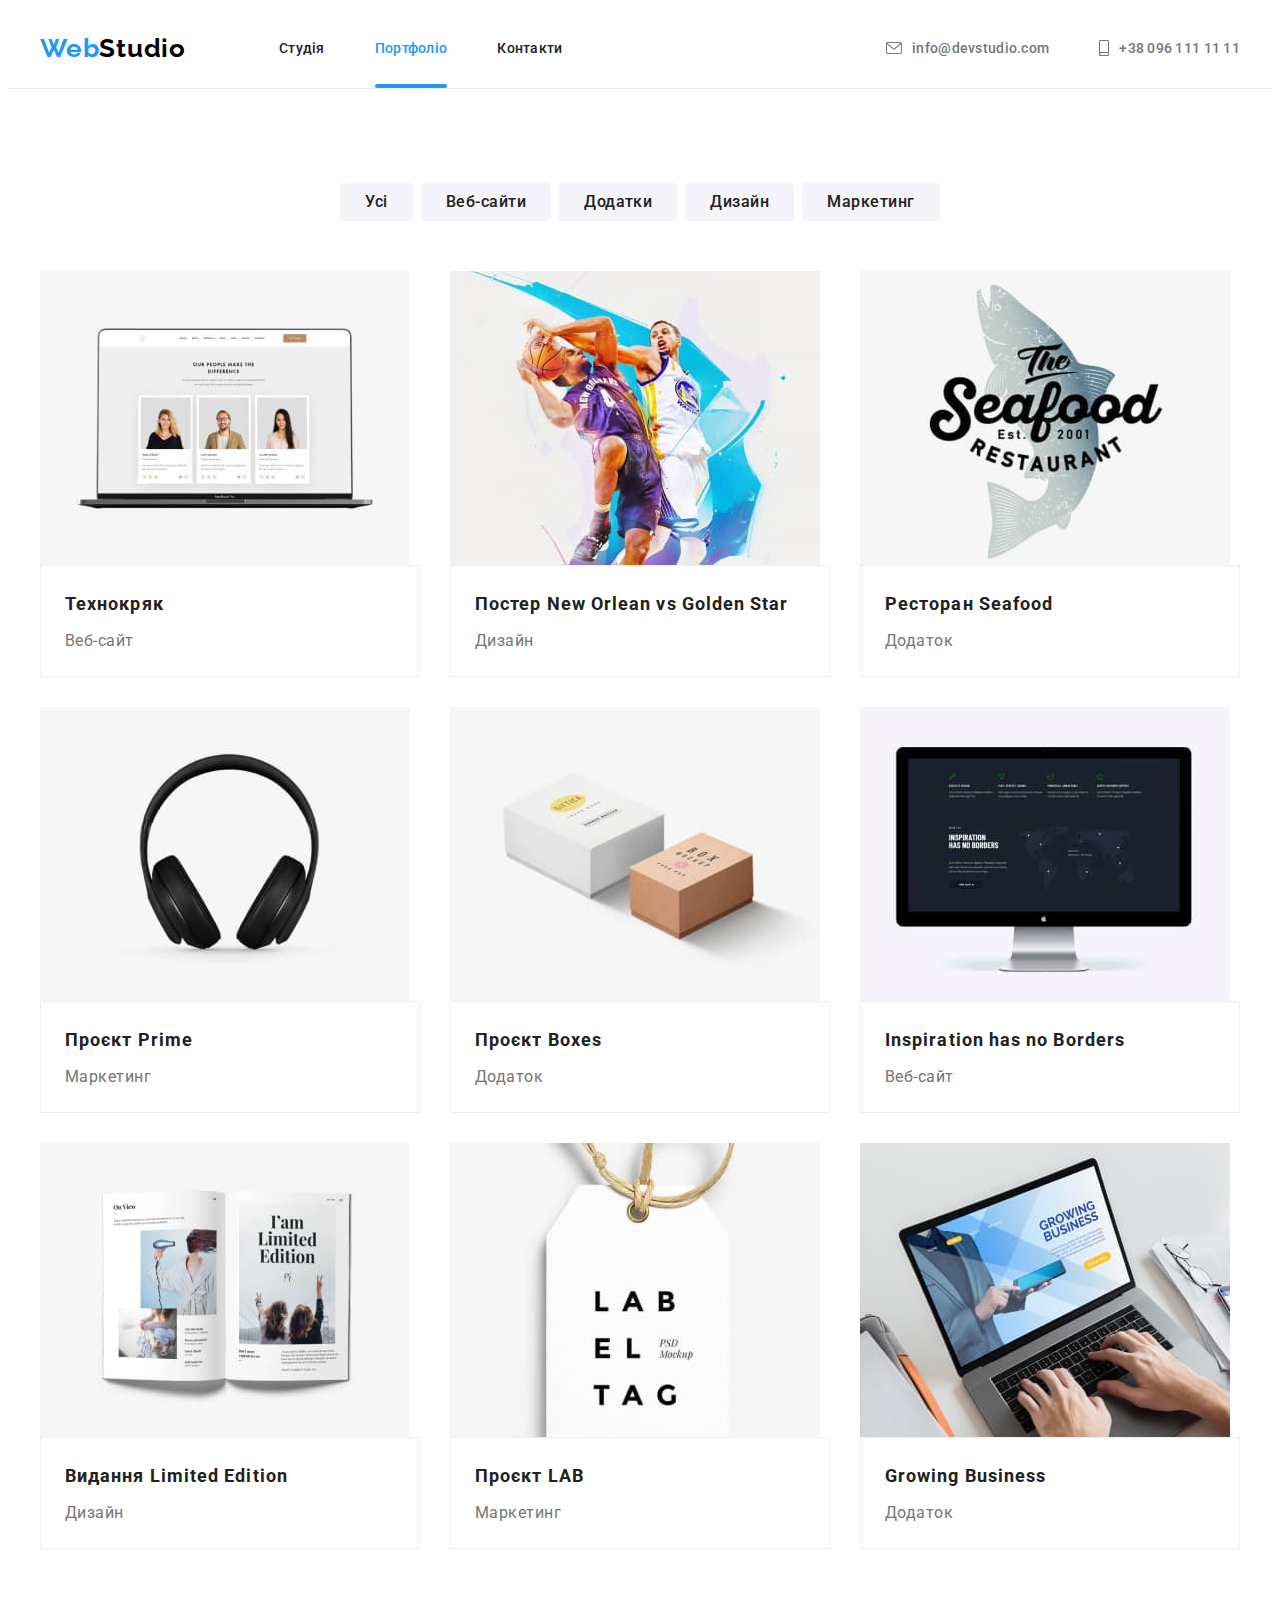
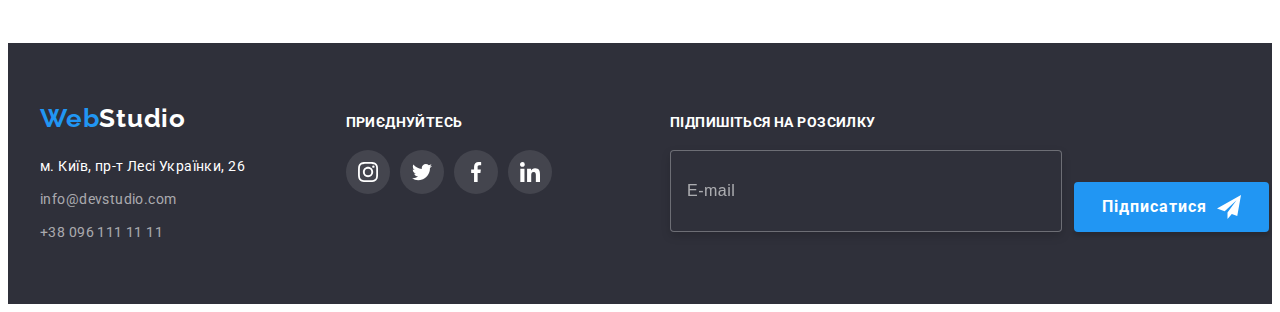
==== portfolio.html @ dcc999ea "add new repo" ====
<!DOCTYPE html>
<html lang="uk">
  <head>
    <meta charset="UTF-8" />
    <meta http-equiv="X-UA-Compatible" content="IE=edge" />
    <meta name="viewport" content="width=device-width, initial-scale=1.0" />
    <title>WebStudio</title>
    <link rel="preconnect" href="https://fonts.googleapis.com" />
    <link rel="preconnect" href="https://fonts.gstatic.com" crossorigin />
    <link
      href="https://fonts.googleapis.com/css2?family=Raleway:wght@700&family=Roboto:wght@400;500;700;900&display=swap"
      rel="stylesheet"
    />
    <link
      rel="stylesheet"
      href="https://cdnjs.cloudflare.com/ajax/libs/modern-normalize/1.1.0/modern-normalize.min.css"
      integrity="sha512-wpPYUAdjBVSE4KJnH1VR1HeZfpl1ub8YT/NKx4PuQ5NmX2tKuGu6U/JRp5y+Y8XG2tV+wKQpNHVUX03MfMFn9Q=="
      crossorigin="anonymous"
      referrerpolicy="no-referrer"
    />
    <link rel="stylesheet" href="./css/main.min.css" />
  </head>
  <body>
    <header class="header header__border">
      <div class="container">
        <a class="header__logo" href="./index.html"
          >Web<span class="header__logo--color">Studio</span></a
        >
        <nav class="nav">
          <ul class="nav__list">
            <li><a class="nav__link" href="./index.html">Студія</a></li>
            <li><a class="nav__link nav__link--current" href="./portfolio.html">Портфоліо</a></li>
            <li><a class="nav__link" href="">Контакти</a></li>
          </ul>
        </nav>
        <ul class="header-contact__list">
          <li>
            <a class="header-contact__link" href="mailto:info@devstudio.com">
              <svg class="header-icon__mail">
                <use href="./img/icons.svg#icon-envelope_main"></use></svg
              >info@devstudio.com</a
            >
          </li>

          <li>
            <a class="header-contact__link" href="tel:+380961111111">
              <svg class="header-icon__tel">
                <use href="./img/icons.svg#icon-smartphone_main"></use></svg
              >+38 096 111 11 11</a
            >
          </li>
        </ul>
      </div>
    </header>
    <main>
      <section class="portfolio section">
        <div class="container">
          <h1 class="visually-hidden">porfolio</h1>
          <ul class="portfolio-btn__list">
            <li><button type="button" class="portfolio__btn">Усі</button></li>
            <li><button type="button" class="portfolio__btn">Веб-сайти</button></li>
            <li><button type="button" class="portfolio__btn">Додатки</button></li>
            <li><button type="button" class="portfolio__btn">Дизайн</button></li>
            <li><button type="button" class="portfolio__btn">Маркетинг</button></li>
          </ul>
          <ul class="portfolio-card__list">
            <li class="portfolio-card__item">
              <a class="portfolio-card__link" href="#">
                <div class="portfolio-card__thumb">
                  <img src="./img/img_tehnokriak.jpg" alt="ноутбук" width="370" height="294" />
                  <div class="porfolio-card__overlay">
                    <p class="porfolio-card__overlay__text">
                      Ресурс пропонує комплексні пропозиції з різним рівнем функціоналу та сервісів.
                      Все це дозволить відвідувачу отримати вичерпні відомості про компанію чи
                      приватну особу.
                    </p>
                  </div>
                </div>
                <div class="porfolio-card__title__descr">
                  <h2 class="portfolio-card__title">Технокряк</h2>
                  <p class="portfolio-card__text">Веб-сайт</p>
                </div>
              </a>
            </li>
            <li class="portfolio-card__item">
              <a class="portfolio-card__link" href="#">
                <div class="portfolio-card__thumb">
                  <img src="./img/img_baskball.jpg" alt="баскетбол" width="370" height="294" />
                  <div class="porfolio-card__overlay">
                    <p class="porfolio-card__overlay__text">
                      Ресурс пропонує комплексні пропозиції з різним рівнем функціоналу та сервісів.
                      Все це дозволить відвідувачу отримати вичерпні відомості про компанію чи
                      приватну особу.
                    </p>
                  </div>
                </div>
                <div class="porfolio-card__title__descr">
                  <h2 class="portfolio-card__title">Постер New Orlean vs Golden Star</h2>
                  <p class="portfolio-card__text">Дизайн</p>
                </div>
              </a>
            </li>
            <li class="portfolio-card__item">
              <a class="portfolio-card__link" href="#">
                <div class="portfolio-card__thumb">
                  <img src="./img/img_restoran.jpg" alt="ресторан" width="370" height="294" />
                  <div class="porfolio-card__overlay">
                    <p class="porfolio-card__overlay__text">
                      Ресурс пропонує комплексні пропозиції з різним рівнем функціоналу та сервісів.
                      Все це дозволить відвідувачу отримати вичерпні відомості про компанію чи
                      приватну особу.
                    </p>
                  </div>
                </div>
                <div class="porfolio-card__title__descr">
                  <h2 class="portfolio-card__title">Ресторан Seafood</h2>
                  <p class="portfolio-card__text">Додаток</p>
                </div>
              </a>
            </li>
            <li class="portfolio-card__item">
              <a class="portfolio-card__link" href="#">
                <div class="portfolio-card__thumb">
                  <img src="./img/img_headsp.jpg" alt="навушники" width="370" height="294" />
                  <div class="porfolio-card__overlay">
                    <p class="porfolio-card__overlay__text">
                      Ресурс пропонує комплексні пропозиції з різним рівнем функціоналу та сервісів.
                      Все це дозволить відвідувачу отримати вичерпні відомості про компанію чи
                      приватну особу.
                    </p>
                  </div>
                </div>
                <div class="porfolio-card__title__descr">
                  <h2 class="portfolio-card__title">Проєкт Prime</h2>
                  <p class="portfolio-card__text">Маркетинг</p>
                </div>
              </a>
            </li>
            <li class="portfolio-card__item">
              <a class="portfolio-card__link" href="#">
                <div class="portfolio-card__thumb">
                  <img src="./img/img_box.jpg" alt="коробки" width="370" height="294" />
                  <div class="porfolio-card__overlay">
                    <p class="porfolio-card__overlay__text">
                      Ресурс пропонує комплексні пропозиції з різним рівнем функціоналу та сервісів.
                      Все це дозволить відвідувачу отримати вичерпні відомості про компанію чи
                      приватну особу.
                    </p>
                  </div>
                </div>
                <div class="porfolio-card__title__descr">
                  <h2 class="portfolio-card__title">Проєкт Boxes</h2>
                  <p class="portfolio-card__text">Додаток</p>
                </div>
              </a>
            </li>
            <li class="portfolio-card__item">
              <a class="portfolio-card__link" href="#">
                <div class="portfolio-card__thumb">
                  <img src="./img/img_comp.jpg" alt="комп'ютер" width="370" height="294" />
                  <div class="porfolio-card__overlay">
                    <p class="porfolio-card__overlay__text">
                      Ресурс пропонує комплексні пропозиції з різним рівнем функціоналу та сервісів.
                      Все це дозволить відвідувачу отримати вичерпні відомості про компанію чи
                      приватну особу.
                    </p>
                  </div>
                </div>
                <div class="porfolio-card__title__descr">
                  <h2 class="portfolio-card__title">Inspiration has no Borders</h2>
                  <p class="portfolio-card__text">Веб-сайт</p>
                </div>
              </a>
            </li>
            <li class="portfolio-card__item">
              <a class="portfolio-card__link" href="#">
                <div class="portfolio-card__thumb">
                  <img src="./img/img_newspaper.jpg" alt="журнал" width="370" height="294" />
                  <div class="porfolio-card__overlay">
                    <p class="porfolio-card__overlay__text">
                      Ресурс пропонує комплексні пропозиції з різним рівнем функціоналу та сервісів.
                      Все це дозволить відвідувачу отримати вичерпні відомості про компанію чи
                      приватну особу.
                    </p>
                  </div>
                </div>
                <div class="porfolio-card__title__descr">
                  <h2 class="portfolio-card__title">Видання Limited Edition</h2>
                  <p class="portfolio-card__text">Дизайн</p>
                </div>
              </a>
            </li>
            <li class="portfolio-card__item">
              <a class="portfolio-card__link" href="#">
                <div class="portfolio-card__thumb">
                  <img src="./img/img_labproject.jpg" alt="емблема" width="370" height="294" />
                  <div class="porfolio-card__overlay">
                    <p class="porfolio-card__overlay__text">
                      Ресурс пропонує комплексні пропозиції з різним рівнем функціоналу та сервісів.
                      Все це дозволить відвідувачу отримати вичерпні відомості про компанію чи
                      приватну особу.
                    </p>
                  </div>
                </div>
                <div class="porfolio-card__title__descr">
                  <h2 class="portfolio-card__title">Проєкт LAB</h2>
                  <p class="portfolio-card__text">Маркетинг</p>
                </div>
              </a>
            </li>
            <li class="portfolio-card__item">
              <a class="portfolio-card__link" href="#">
                <div class="portfolio-card__thumb">
                  <img
                    src="./img/img_growbus.jpg"
                    alt="робота за ноутбуком"
                    width="370"
                    height="294"
                  />
                  <div class="porfolio-card__overlay">
                    <p class="porfolio-card__overlay__text">
                      Ресурс пропонує комплексні пропозиції з різним рівнем функціоналу та сервісів.
                      Все це дозволить відвідувачу отримати вичерпні відомості про компанію чи
                      приватну особу.
                    </p>
                  </div>
                </div>
                <div class="porfolio-card__title__descr">
                  <h2 class="portfolio-card__title">Growing Business</h2>
                  <p class="portfolio-card__text">Додаток</p>
                </div>
              </a>
            </li>
          </ul>
        </div>
      </section>
    </main>
    <footer class="footer">
      <div class="footer-container">
        <div>
          <a class="footer__logo" href="./index.html"
            >Web<span class="footer__logo--color">Studio</span></a
          >
          <address class="address">
            <ul>
              <li class="footer-contact__items">
                <a
                  class="footer__address"
                  href="https://goo.gl/maps/rfcF35MgmMSS5zzf7"
                  target="_blank"
                  rel="noopener noreferrer nofollow"
                  >м. Київ, пр-т Лесі Українки, 26</a
                >
              </li>
              <li class="footer-contact__items">
                <a class="footer__contact" href="mailto:info@devstudio.com">info@devstudio.com</a>
              </li>
              <li class="footer-contact__items">
                <a class="footer__contact" href="tel:+380961111111">+38 096 111 11 11</a>
              </li>
            </ul>
          </address>
        </div>
        <div class="footer-icon__container">
          <h3 class="footer-soc__text">приєднуйтесь</h3>
          <ul class="footer-soc__list list">
            <li class="footer-soc__items">
              <a href="#" class="footer-soc__link link">
                <svg width="20" height="20" class="footer-soc__icons">
                  <use href="./img/icons.svg#icon-instagram"></use>
                </svg>
              </a>
            </li>
            <li class="footer-soc__items">
              <a href="#" class="footer-soc__link link">
                <svg width="20" height="20" class="footer-soc__icons">
                  <use href="./img/icons.svg#icon-twitter"></use>
                </svg>
              </a>
            </li>
            <li class="footer-soc__items">
              <a href="#" class="footer-soc__link link">
                <svg width="20" height="20" class="footer-soc__icons">
                  <use href="./img/icons.svg#icon-facebook"></use>
                </svg>
              </a>
            </li>
            <li class="footer-soc__items">
              <a href="#" class="footer-soc__link link">
                <svg width="20" height="20" class="footer-soc__icons">
                  <use href="./img/icons.svg#icon-linkedin"></use>
                </svg>
              </a>
            </li>
          </ul>
        </div>
        <form class="subscribe-form">
          <div class="footer__form">
            <label for="email">Підпишіться на розсилку</label>
            <input
              type="email"
              name="email"
              id="email"
              placeholder="E-mail"
              class="footer__input"
            />
          </div>
          <button type="submit" class="footer-sub__btn">
            Підписатися
            <svg class="subscribe__icon" width="24" height="24">
              <use href="./img/icons.svg#icon-send"></use>
            </svg>
          </button>
        </form>
      </div>
    </footer>
  </body>
</html>
---- css/main.min.css ----
h1,h2,h3,p,ul{margin:0;padding:0}ul{list-style:none}body{font-family:"Roboto",sans-serif;color:#212121;background-color:#fff}img{display:block;max-width:100%;height:auto}.logo,.footer__logo,.header__logo{font-family:"Raleway",sans-serif;font-weight:700;font-size:26px;line-height:1.1923076923;letter-spacing:.03em;color:#2196f3;text-decoration:none}.container{width:1200px;margin:0 auto;padding:0 15px}.section{padding-top:94px;padding-bottom:94px}.visually-hidden{position:absolute;width:1px;height:1px;margin:-1px;border:0;padding:0;white-space:nowrap;-webkit-clip-path:inset(100%);clip-path:inset(100%);clip:rect(0 0 0 0);overflow:hidden;opacity:0}.btn,.modal__button,.footer-sub__btn,.hero-btn{font-family:"Roboto",sans-serif;font-weight:700;font-size:16px;line-height:1.875;letter-spacing:.06em;color:#fff;background-color:#2196f3;cursor:pointer;border:none;box-shadow:0px 4px 4px rgba(0,0,0,.15);border-radius:4px;transition:background-color 250ms cubic-bezier(0.4, 0, 0.2, 1)}.header__border{border-bottom:1px solid #ececec}.header .container{display:flex;align-items:center}.nav{margin-left:93px}.nav__list{display:flex;align-items:center;gap:50px}.header-contact__list{display:flex;align-items:center;margin-left:auto;gap:50px}.header__logo--color{color:#000}.nav__link,.header-contact__link{display:flex;justify-content:center;align-items:center;padding:32px 0;font-weight:500;font-size:14px;line-height:1.1428571429;letter-spacing:.02em;color:#212121;text-decoration:none;transition:color 250ms cubic-bezier(0.4, 0, 0.2, 1)}.nav__link--current{color:#2196f3;position:relative}.nav__link--current::after{content:"";display:block;position:absolute;bottom:0;left:0;width:100%;height:4px;background-color:#2196f3;border-radius:2px}.header-contact__link{color:#757575}.header-contact__link:focus,.header-contact__link:hover,.nav__link:hover,.nav__link:focus{color:#2196f3}.header-icon__mail{width:16px;height:12px;fill:currentColor;margin-right:10px}.header-icon__tel{width:10px;height:16px;fill:currentColor;margin-right:10px}.hero{background-color:#c4c4c4;padding-top:200px;padding-bottom:200px;text-align:center;background-image:linear-gradient(rgba(47, 48, 58, 0.4), rgba(47, 48, 58, 0.4)),url("../img/hero-bg.jpg");background-repeat:no-repeat;background-size:cover;background-position:center;max-width:1600px;margin:0 auto;margin-bottom:94px}.hero-title{margin-bottom:30px;font-weight:900;font-size:44px;line-height:1.3636363636;letter-spacing:.06em;text-transform:uppercase;color:#fff}.hero-btn{padding:10px 32px}.hero-btn:focus,.hero-btn:hover{background-color:#188ce8}.feature__list{display:flex;gap:30px}.feature__item{flex-basis:calc((100% - 90px)/4)}.feature-container__icon{display:flex;justify-content:center;align-items:center;width:270px;height:120px;background:#f5f4fa;border-radius:4px;margin-bottom:30px}.feature__icon{width:70px;height:70px}.features__title{font-weight:700;font-size:14px;line-height:1.1428571429;letter-spacing:.03em;text-transform:uppercase;margin-bottom:10px}.features__text{font-size:14px;line-height:1.7142857143;letter-spacing:.03em;color:#757575}.work-section{padding-top:0}.work__title{margin-bottom:50px;font-weight:700;font-size:36px;line-height:1.1666666667;text-align:center;letter-spacing:.03em}.work__list{display:flex;gap:30px}.work__item{position:relative}.work__thumb{display:flex;align-items:center;justify-content:center;position:absolute;width:370px;height:70px;bottom:0;left:0;background-color:rgba(47,48,58,.8)}.work__text{font-weight:700;font-size:14px;line-height:1.1428571429;letter-spacing:.03em;text-transform:uppercase;color:#fff}.team{background-color:#f5f4fa}.team__title{margin-bottom:50px;font-weight:700;font-size:36px;line-height:1.1666666667;text-align:center;letter-spacing:.03em}.team__list{display:flex;gap:30px}.team__item{background-color:#fff;text-align:center;width:270px;height:428px;box-shadow:0px 1px 3px rgba(0,0,0,.12),0px 1px 1px rgba(0,0,0,.14),0px 2px 1px rgba(0,0,0,.2);border-radius:0px 0px 4px 4px}.team__container{padding:30px 0}.team__name{margin-bottom:10px;font-weight:500;font-size:16px;line-height:1.1875;letter-spacing:.03em}.team__position{margin-bottom:16px;font-size:16px;line-height:1.1875;letter-spacing:.03em;color:#757575}.soc{display:flex;align-items:center;justify-content:center;width:206px;height:44px;margin:0 auto;padding-bottom:30px}.soc__list{display:flex;justify-content:center;align-items:center}.soc__icons{fill:currentColor}.soc__items{width:44px;height:44px}.soc__items:not(:last-child){margin-right:10px}.soc__link{display:flex;justify-content:center;align-items:center;width:100%;height:100%;background-color:#fff;border-radius:50%;color:#afb1b8;transition:color 250ms cubic-bezier(0.4, 0, 0.2, 1),background-color 250ms cubic-bezier(0.4, 0, 0.2, 1)}.soc__link:hover,.soc__link:focus{background-color:#2196f3;color:#fff}.clients__title{margin-bottom:50px;font-weight:700;font-size:36px;line-height:1.1666666667;text-align:center;letter-spacing:.03em}.clients__list{display:flex;justify-content:center;align-items:center;gap:30px}.clients__items{display:flex;width:170px;height:92px}.clients__link{display:flex;justify-content:center;align-items:center;width:100%;height:100%;border:1px solid #afb1b8;border-radius:4px;color:#afb1b8;transition:color 250ms cubic-bezier(0.4, 0, 0.2, 1),border-color 250ms cubic-bezier(0.4, 0, 0.2, 1)}.clients__link:hover,.clients__link:focus{color:#2196f3;border-color:#2196f3}.clients__icon{fill:currentColor}.footer{background-color:#2f303a;padding:60px 0}.footer-container{display:flex;align-items:baseline;justify-content:space-between;width:1200px;margin:0 auto;padding:0 15px}.footer__logo--color{color:#fff}.address{font-style:normal;margin-top:20px}.footer-contact__items:not(:last-child){margin-bottom:9px}.footer__address,.footer__contact{font-weight:400;font-size:14px;line-height:1.7142857143;letter-spacing:.03em;text-decoration:none;color:#fff;transition:color 250ms cubic-bezier(0.4, 0, 0.2, 1)}.footer__address .footer__contact:last-child,.footer__contact .footer__contact:last-child{margin-bottom:0}.footer__address:hover,.footer__address:focus,.footer__contact:hover,.footer__contact:focus{color:#2196f3}.footer__contact{color:rgba(255,255,255,.6)}.footer-icon__container{margin-left:75px}.footer-soc__text{align-items:center;justify-content:center;font-family:"Roboto";font-weight:700;font-size:14px;margin-bottom:20px;line-height:1.1428571429;letter-spacing:.03em;text-transform:uppercase;color:#fff}.footer-soc__list{display:flex;align-items:center;justify-content:center}.footer-soc__items{width:44px;height:44px}.footer-soc__items:not(:last-child){margin-right:10px}.footer-soc__link{display:flex;justify-content:center;align-items:center;width:100%;height:100%;background-color:rgba(255,255,255,.1);color:#fff;border-radius:50%;transition:color 250ms cubic-bezier(0.4, 0, 0.2, 1),background-color 250ms cubic-bezier(0.4, 0, 0.2, 1)}.footer-soc__link:hover,.footer-soc__link:focus{background-color:#2196f3;color:#fff}.footer-soc__icons{fill:currentColor}.subscribe-form{display:flex;align-items:flex-end;margin-left:93px;width:570px;height:86px}.footer__form{display:flex;flex-direction:column}.footer__form label{margin-bottom:20px;font-weight:700;font-size:14px;line-height:1.1428571429;letter-spacing:.03em;text-transform:uppercase;color:#fff}.footer__form input{padding:15px 16px;width:358px;height:50px;border:1px solid rgba(255,255,255,.3);filter:drop-shadow(0px 4px 4px rgba(0, 0, 0, 0.15));border-radius:4px;background-color:#2f303a;outline:none;color:#fff}.footer__form input::-moz-placeholder{font-size:16px;line-height:1.25;display:flex;align-items:center;letter-spacing:.03em;color:rgba(255,255,255,.6)}.footer__form input:-ms-input-placeholder{font-size:16px;line-height:1.25;display:flex;align-items:center;letter-spacing:.03em;color:rgba(255,255,255,.6)}.footer__form input::placeholder{font-size:16px;line-height:1.25;display:flex;align-items:center;letter-spacing:.03em;color:rgba(255,255,255,.6)}.footer-sub__btn{margin-left:12px;padding:10px 28px;display:flex;align-items:center}.footer-sub__btn:hover,.footer-sub__btn:focus{background-color:#188ce8}.subscribe__icon{fill:#fff;margin-left:10px}.portfolio-btn__list{margin-bottom:50px;display:flex;justify-content:center;gap:8px}.portfolio__btn{padding:6px 25px;font-family:"Roboto";font-weight:500;font-size:16px;line-height:26px;letter-spacing:.03em;background-color:#f5f4fa;color:#212121;border:none;cursor:pointer;border-radius:4px;transition:color 250ms cubic-bezier(0.4, 0, 0.2, 1),background-color 250ms cubic-bezier(0.4, 0, 0.2, 1),box-shadow 250ms cubic-bezier(0.4, 0, 0.2, 1)}.portfolio__btn:hover,.portfolio__btn:focus{background-color:#2196f3;color:#fff;box-shadow:0px 3px 1px rgba(0,0,0,.1),0px 1px 2px rgba(0,0,0,.08),0px 2px 2px rgba(0,0,0,.12)}.portfolio-card__list{display:flex;flex-wrap:wrap;gap:30px}.portfolio-card__item{flex-basis:calc((100% - 60px)/3)}.portfolio-card__link{display:block;text-decoration:none;transition:box-shadow 250ms cubic-bezier(0.4, 0, 0.2, 1)}.portfolio-card__link:hover,.portfolio-card__link:focus{box-shadow:0px 1px 1px rgba(0,0,0,.12),0px 4px 4px rgba(0,0,0,.06),1px 4px 6px rgba(0,0,0,.16)}.portfolio-card__link:hover .porfolio-card__overlay,.portfolio-card__link:focus .porfolio-card__overlay{transform:translateY(0)}.portfolio-card__thumb{position:relative;overflow:hidden}.porfolio-card__overlay{position:absolute;width:100%;height:100%;padding:63px 24px;bottom:0;left:0;background-color:rgba(33,150,243,.9);transform:translateY(101%);transition:transform 250ms cubic-bezier(0.4, 0, 0.2, 1)}.porfolio-card__overlay__text{font-size:18px;line-height:1.5555555556;letter-spacing:.03em;color:#fff}.porfolio-card__title__descr{border:1px solid #eee;padding:20px 24px}.portfolio-card__title{margin-bottom:4px;font-weight:700;font-size:18px;line-height:2;letter-spacing:.06em;color:#212121}.portfolio-card__text{font-size:16px;line-height:1.875;letter-spacing:.03em;color:#757575}.backdrop{position:fixed;width:100%;height:100%;top:0;left:0;background-color:rgba(0,0,0,.2);transition:opacity 250ms cubic-bezier(0.4, 0, 0.2, 1),visibility 250ms cubic-bezier(0.4, 0, 0.2, 1)}.backdrop.is-hidden{opacity:0;visibility:hidden;pointer-events:none}.backdrop.is-hidden .modal{transform:translate(100%)}.modal{position:absolute;padding:40px;width:528px;height:581px;top:50%;left:50%;border-radius:4px;transform:translate(-50%, -50%);background-color:#fff;transition:transform 250ms cubic-bezier(0.4, 0, 0.2, 1)}.modal__btn{position:absolute;top:8px;right:8px;display:flex;justify-content:center;align-items:center;width:30px;height:30px;border:1px solid rgba(0,0,0,.1);border-radius:50%;cursor:pointer;background-color:rgba(0,0,0,0);transition:color 250ms cubic-bezier(0.4, 0, 0.2, 1),border-color 250ms cubic-bezier(0.4, 0, 0.2, 1)}.modal__btn:hover,.modal__btn:focus{color:#2196f3;border-color:#2196f3}.modal-icon__close{fill:currentColor}.modal__heading{font-weight:700;font-size:20px;line-height:1.15;text-align:center;letter-spacing:.03em;margin-bottom:12px}.modal__input{width:100%;height:40px;border:1px solid rgba(33,33,33,.2);border-radius:4px;padding-left:42px;cursor:pointer;color:#757575;transition:border-color 250ms cubic-bezier(0.4, 0, 0.2, 1)}.modal__input:focus,.modal__input:hover{border-color:#2196f3;outline:rgba(0,0,0,0)}.modal__input:focus+svg,.modal__input:focus+svg,.modal__input:hover+svg,.modal__input:hover+svg{fill:#2196f3}.modal-input__group{margin-bottom:10px}.modal-input__group label{display:block;margin-bottom:4px;font-size:12px;line-height:1.1666666667;letter-spacing:.01em;color:#757575}.modal__textarea{margin-bottom:20px}.modal__text{padding:12px 16px;width:100%;height:120px;border:1px solid rgba(33,33,33,.2);border-radius:4px;cursor:pointer;resize:none;transition:border-color 250ms cubic-bezier(0.4, 0, 0.2, 1)}.modal__text::-moz-placeholder{font-size:12px;line-height:1.1666666667;letter-spacing:.01em;color:rgba(117,117,117,.5)}.modal__text:-ms-input-placeholder{font-size:12px;line-height:1.1666666667;letter-spacing:.01em;color:rgba(117,117,117,.5)}.modal__text::placeholder{font-size:12px;line-height:1.1666666667;letter-spacing:.01em;color:rgba(117,117,117,.5)}.modal__text:focus,.modal__text:hover{border-color:#2196f3;outline:rgba(0,0,0,0)}.modal-input__wrapper{position:relative}.modal-input__icon{position:absolute;top:50%;left:12px;transform:translateY(-50%);transition:fill 250ms cubic-bezier(0.4, 0, 0.2, 1)}label.modal-politic__label{display:flex;align-items:center;justify-content:center}.modal-politic__check2{display:flex;align-items:center;justify-content:center;width:16px;height:15px;margin-right:8px;border:2px solid #212121;border-radius:2px;cursor:pointer}.modal-politic__check2 svg{fill:rgba(0,0,0,0)}.modal-politic__check:checked+label>span{border:none;background-color:#2196f3}.modal-politic__check:checked+label>span svg{fill:#fff}.modal-politic__text{font-size:14px;line-height:1.7142857143;letter-spacing:.03em;color:#757575}.modal-politic__link{color:#2196f3}.modal__checkbox{margin-top:20px;margin-bottom:30px}.modal-submit__btn{display:flex;align-items:center;justify-content:center}.modal__button{padding:10px 52px}.modal__button:hover,.modal__button:focus{background-color:#188ce8}/*# sourceMappingURL=main.min.css.map */
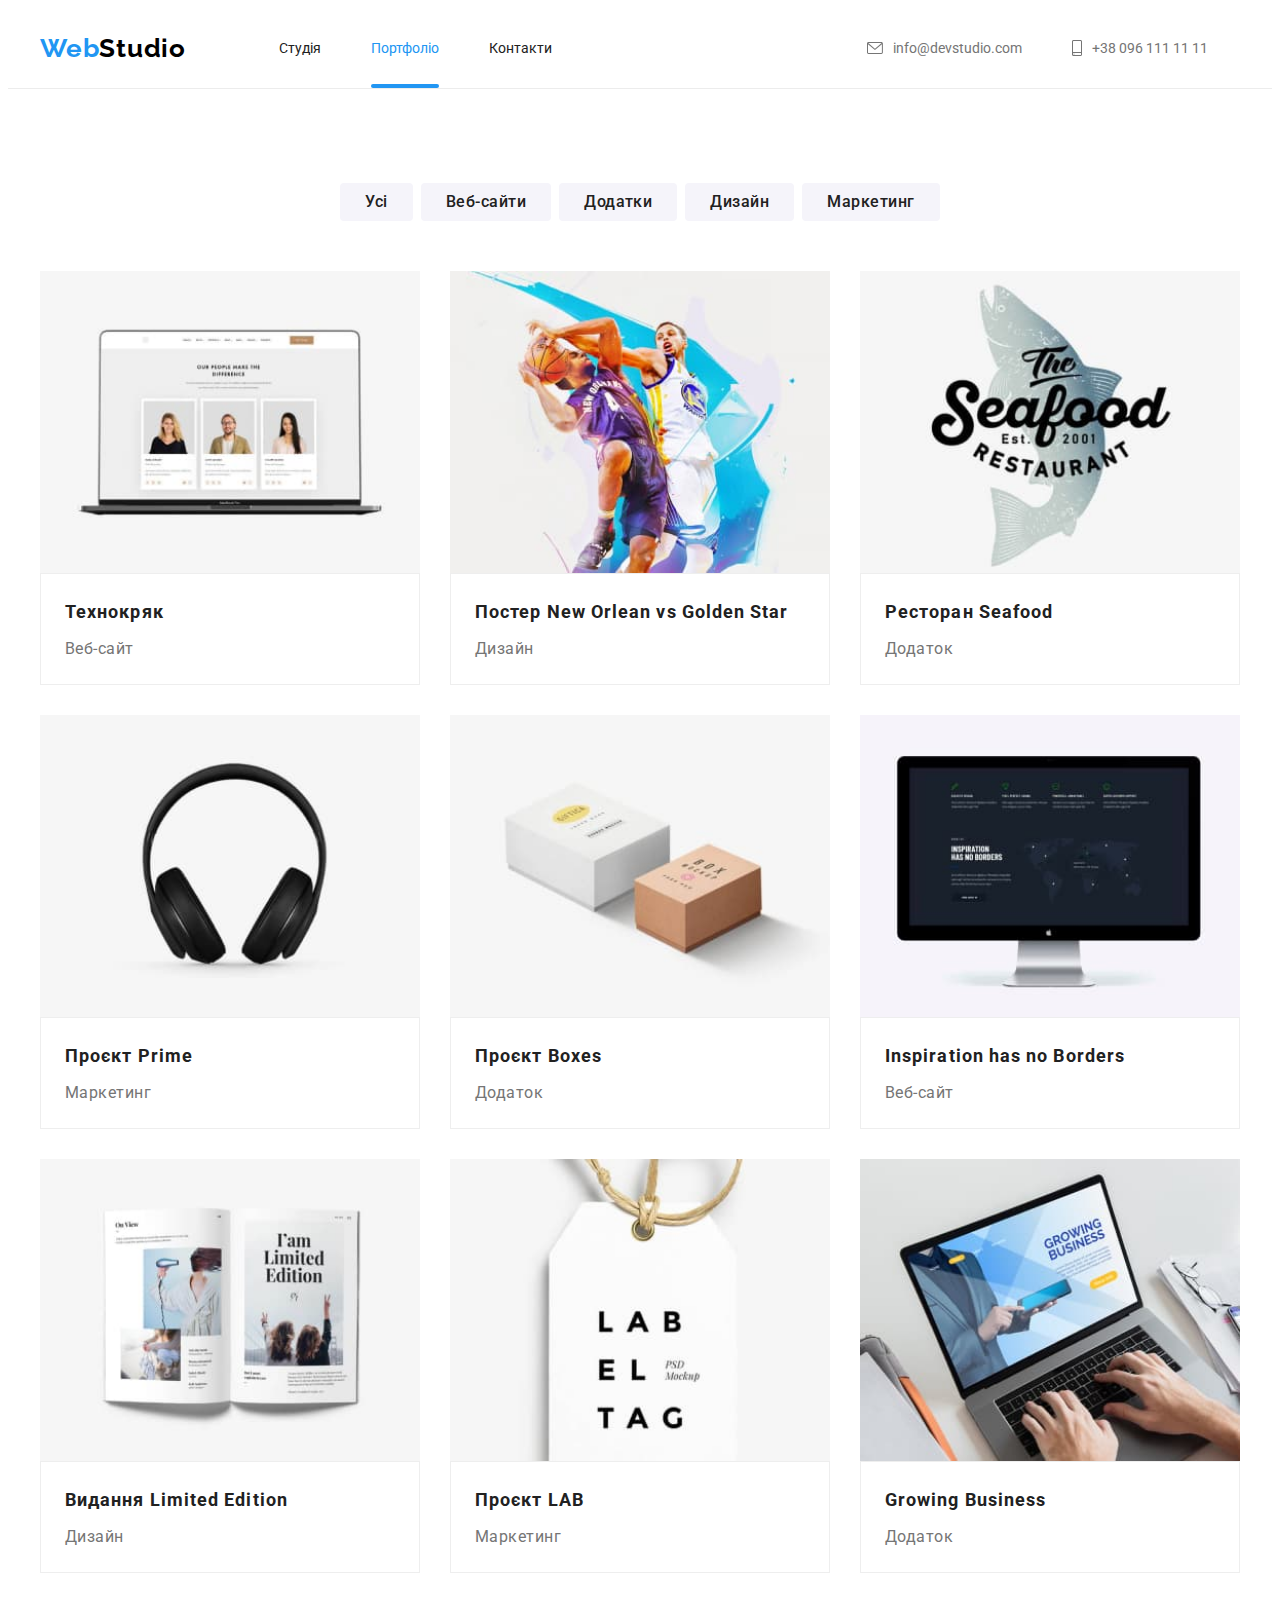
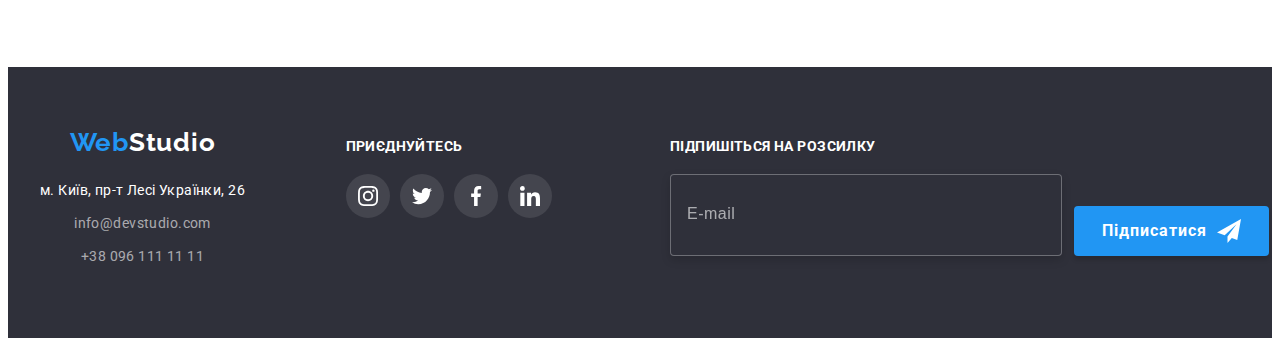
==== commit 59c2fc99: "finish portfolio sec" ====
--- a/portfolio.html
+++ b/portfolio.html
@@ -26,48 +26,120 @@
         <a class="header__logo" href="./index.html"
           >Web<span class="header__logo--color">Studio</span></a
         >
-        <nav class="nav">
-          <ul class="nav__list">
-            <li><a class="nav__link" href="./index.html">Студія</a></li>
-            <li><a class="nav__link nav__link--current" href="./portfolio.html">Портфоліо</a></li>
-            <li><a class="nav__link" href="">Контакти</a></li>
+        <button type="button" class="menu-open js-open-menu">
+          <svg width="40" height="40" class="menu-icon">
+            <use href="./img/icons.svg#icon-menu_mob"></use>
+          </svg>
+        </button>
+        <div class="header-wrapper">
+          <nav class="nav">
+            <ul class="nav__list">
+              <li><a class="nav__link" href="./index.html">Студія</a></li>
+              <li><a class="nav__link nav__link--current" href="./portfolio.html">Портфоліо</a></li>
+              <li><a class="nav__link" href="">Контакти</a></li>
+            </ul>
+          </nav>
+          <ul class="header-contact__list">
+            <li>
+              <a class="header-contact__link" href="mailto:info@devstudio.com">
+                <svg class="header-icon__mail">
+                  <use href="./img/icons.svg#icon-envelope_main"></use></svg
+                >info@devstudio.com</a
+              >
+            </li>
+
+            <li>
+              <a class="header-contact__link" href="tel:+380961111111">
+                <svg class="header-icon__tel">
+                  <use href="./img/icons.svg#icon-smartphone_main"></use></svg
+                >+38 096 111 11 11</a
+              >
+            </li>
           </ul>
-        </nav>
-        <ul class="header-contact__list">
-          <li>
-            <a class="header-contact__link" href="mailto:info@devstudio.com">
-              <svg class="header-icon__mail">
-                <use href="./img/icons.svg#icon-envelope_main"></use></svg
-              >info@devstudio.com</a
-            >
-          </li>
+        </div>
+        <div class="js-menu-container">
+          <button type="button" class="js-close-menu">
+            <svg width="40" height="40" class="menu-icon__close">
+              <use href="./img/icons.svg#icon-but-exit"></use>
+            </svg>
+          </button>
+          <nav class="menu-nav">
+            <ul class="menu-nav-list">
+              <li>
+                <a class="menu-nav-link menu-nav-link--current" href="./index.html">Студія</a>
+              </li>
+              <li><a class="menu-nav-link" href="./portfolio.html">Портфоліо</a></li>
+              <li><a class="menu-nav-link" href="">Контакти</a></li>
+            </ul>
+          </nav>
 
-          <li>
-            <a class="header-contact__link" href="tel:+380961111111">
-              <svg class="header-icon__tel">
-                <use href="./img/icons.svg#icon-smartphone_main"></use></svg
-              >+38 096 111 11 11</a
-            >
-          </li>
-        </ul>
+          <ul class="menu-contact__list">
+            <li>
+              <a class="menu-contact__link current" href="tel:+380961111111"> +38 096 111 11 11</a>
+            </li>
+
+            <li>
+              <a class="menu-contact__link menu-mail" href="mailto:info@devstudio.com">
+                info@devstudio.com</a
+              >
+            </li>
+          </ul>
+
+          <ul class="menu-soc">
+            <li class="menu-soc-items"><a href="#" class="menu-soc-link">Instagram</a></li>
+            <li class="menu-soc-items"><a href="#" class="menu-soc-link">Twitter</a></li>
+            <li class="menu-soc-items"><a href="#" class="menu-soc-link">Facebook</a></li>
+            <li class="menu-soc-items"><a href="#" class="menu-soc-link">LinkedIn</a></li>
+          </ul>
+        </div>
       </div>
     </header>
     <main>
-      <section class="portfolio section">
-        <div class="container">
+      <section class="portfolio-section section">
+        <div class="portfolio-container container">
           <h1 class="visually-hidden">porfolio</h1>
           <ul class="portfolio-btn__list">
-            <li><button type="button" class="portfolio__btn">Усі</button></li>
-            <li><button type="button" class="portfolio__btn">Веб-сайти</button></li>
-            <li><button type="button" class="portfolio__btn">Додатки</button></li>
-            <li><button type="button" class="portfolio__btn">Дизайн</button></li>
-            <li><button type="button" class="portfolio__btn">Маркетинг</button></li>
+            <li class="portfolio-btn__item">
+              <button type="button" class="portfolio__btn">Усі</button>
+            </li>
+            <li class="portfolio-btn__item">
+              <button type="button" class="portfolio__btn">Веб-сайти</button>
+            </li>
+            <li class="portfolio-btn__item">
+              <button type="button" class="portfolio__btn">Додатки</button>
+            </li>
+            <li class="portfolio-btn__item">
+              <button type="button" class="portfolio__btn">Дизайн</button>
+            </li>
+            <li class="portfolio-btn__item">
+              <button type="button" class="portfolio__btn">Маркетинг</button>
+            </li>
           </ul>
           <ul class="portfolio-card__list">
             <li class="portfolio-card__item">
               <a class="portfolio-card__link" href="#">
                 <div class="portfolio-card__thumb">
-                  <img src="./img/img_tehnokriak.jpg" alt="ноутбук" width="370" height="294" />
+                  <picture>
+                    <source
+                      srcset="./img/img_tehnokriak.jpg 1x, ./img/img_tehnokriak-2x.jpg 2x"
+                      media="(min-width:1200px)"
+                    />
+                    <source
+                      srcset="./img/img_tehnokriak_tab.jpg 1x, ./img/img_tehnokriak_tab-2x.jpg 2x"
+                      media="(min-width:768px)"
+                    />
+                    <source
+                      srcset="./img/img_tehnokriak_mob.jpg 1x, ./img/img_tehnokriak_mob-2x.jpg 2x"
+                      media="(min-width:480px)"
+                    />
+                    <img
+                      srcset="./img/img_tehnokriak.jpg 1x, ./img/img_tehnokriak-2x.jpg 2x"
+                      src="./img/img_tehnokriak.jpg"
+                      alt="ноутбук"
+                      width="370"
+                      height="294"
+                    />
+                  </picture>
                   <div class="porfolio-card__overlay">
                     <p class="porfolio-card__overlay__text">
                       Ресурс пропонує комплексні пропозиції з різним рівнем функціоналу та сервісів.
@@ -85,7 +157,27 @@
             <li class="portfolio-card__item">
               <a class="portfolio-card__link" href="#">
                 <div class="portfolio-card__thumb">
-                  <img src="./img/img_baskball.jpg" alt="баскетбол" width="370" height="294" />
+                  <picture>
+                    <source
+                      srcset="./img/img_baskball.jpg 1x, ./img/img_baskball-2x.jpg 2x"
+                      media="(min-width:1200px)"
+                    />
+                    <source
+                      srcset="./img/img_baskball_tab.jpg 1x, ./img/img_baskball_tab-2x.jpg 2x"
+                      media="(min-width:768px)"
+                    />
+                    <source
+                      srcset="./img/img_baskball_mob.jpg 1x, ./img/img_baskball_mob-2x.jpg 2x"
+                      media="(min-width:480px)"
+                    />
+                    <img
+                      srcset="./img/img_baskball.jpg 1x, ./img/img_baskball-2x.jpg 2x"
+                      src="./img/img_baskball.jpg"
+                      alt="ноутбук"
+                      width="370"
+                      height="294"
+                    />
+                  </picture>
                   <div class="porfolio-card__overlay">
                     <p class="porfolio-card__overlay__text">
                       Ресурс пропонує комплексні пропозиції з різним рівнем функціоналу та сервісів.
@@ -103,7 +195,27 @@
             <li class="portfolio-card__item">
               <a class="portfolio-card__link" href="#">
                 <div class="portfolio-card__thumb">
-                  <img src="./img/img_restoran.jpg" alt="ресторан" width="370" height="294" />
+                  <picture>
+                    <source
+                      srcset="./img/img_restoran.jpg 1x, ./img/img_restoran-2x.jpg 2x"
+                      media="(min-width:1200px)"
+                    />
+                    <source
+                      srcset="./img/img_restoran_tab.jpg 1x, ./img/img_restoran_tab-2x.jpg 2x"
+                      media="(min-width:768px)"
+                    />
+                    <source
+                      srcset="./img/img_restoran_mob.jpg 1x, ./img/img_restoran_mob-2x.jpg 2x"
+                      media="(min-width:480px)"
+                    />
+                    <img
+                      srcset="./img/img_restoran.jpg 1x, ./img/img_restoran-2x.jpg 2x"
+                      src="./img/img_restoran.jpg"
+                      alt="ноутбук"
+                      width="370"
+                      height="294"
+                    />
+                  </picture>
                   <div class="porfolio-card__overlay">
                     <p class="porfolio-card__overlay__text">
                       Ресурс пропонує комплексні пропозиції з різним рівнем функціоналу та сервісів.
@@ -121,7 +233,27 @@
             <li class="portfolio-card__item">
               <a class="portfolio-card__link" href="#">
                 <div class="portfolio-card__thumb">
-                  <img src="./img/img_headsp.jpg" alt="навушники" width="370" height="294" />
+                  <picture>
+                    <source
+                      srcset="./img/img_headsp.jpg 1x, ./img/img_headsp-2x.jpg 2x"
+                      media="(min-width:1200px)"
+                    />
+                    <source
+                      srcset="./img/img_headsp_tab.jpg 1x, ./img/img_headsp_tab-2x.jpg 2x"
+                      media="(min-width:768px)"
+                    />
+                    <source
+                      srcset="./img/img_headsp_mob.jpg 1x, ./img/img_headsp_mob-2x.jpg 2x"
+                      media="(min-width:480px)"
+                    />
+                    <img
+                      srcset="./img/img_headsp.jpg 1x, ./img/img_headsp-2x.jpg 2x"
+                      src="./img/img_headsp.jpg"
+                      alt="ноутбук"
+                      width="370"
+                      height="294"
+                    />
+                  </picture>
                   <div class="porfolio-card__overlay">
                     <p class="porfolio-card__overlay__text">
                       Ресурс пропонує комплексні пропозиції з різним рівнем функціоналу та сервісів.
@@ -139,7 +271,27 @@
             <li class="portfolio-card__item">
               <a class="portfolio-card__link" href="#">
                 <div class="portfolio-card__thumb">
-                  <img src="./img/img_box.jpg" alt="коробки" width="370" height="294" />
+                  <picture>
+                    <source
+                      srcset="./img/img_box.jpg 1x, ./img/img_box-2x.jpg 2x"
+                      media="(min-width:1200px)"
+                    />
+                    <source
+                      srcset="./img/img_box_tab.jpg 1x, ./img/img_box_tab-2x.jpg 2x"
+                      media="(min-width:768px)"
+                    />
+                    <source
+                      srcset="./img/img_box_mob.jpg 1x, ./img/img_box_mob-2x.jpg 2x"
+                      media="(min-width:480px)"
+                    />
+                    <img
+                      srcset="./img/img_box.jpg 1x, ./img/img_box-2x.jpg 2x"
+                      src="./img/img_box.jpg"
+                      alt="ноутбук"
+                      width="370"
+                      height="294"
+                    />
+                  </picture>
                   <div class="porfolio-card__overlay">
                     <p class="porfolio-card__overlay__text">
                       Ресурс пропонує комплексні пропозиції з різним рівнем функціоналу та сервісів.
@@ -157,7 +309,27 @@
             <li class="portfolio-card__item">
               <a class="portfolio-card__link" href="#">
                 <div class="portfolio-card__thumb">
-                  <img src="./img/img_comp.jpg" alt="комп'ютер" width="370" height="294" />
+                  <picture>
+                    <source
+                      srcset="./img/img_comp.jpg 1x, ./img/img_comp-2x.jpg 2x"
+                      media="(min-width:1200px)"
+                    />
+                    <source
+                      srcset="./img/img_comp_tab.jpg 1x, ./img/img_comp_tab-2x.jpg 2x"
+                      media="(min-width:768px)"
+                    />
+                    <source
+                      srcset="./img/img_comp_mob.jpg 1x, ./img/img_comp_mob-2x.jpg 2x"
+                      media="(min-width:480px)"
+                    />
+                    <img
+                      srcset="./img/img_comp.jpg 1x, ./img/img_comp-2x.jpg 2x"
+                      src="./img/img_comp.jpg"
+                      alt="ноутбук"
+                      width="370"
+                      height="294"
+                    />
+                  </picture>
                   <div class="porfolio-card__overlay">
                     <p class="porfolio-card__overlay__text">
                       Ресурс пропонує комплексні пропозиції з різним рівнем функціоналу та сервісів.
@@ -175,7 +347,27 @@
             <li class="portfolio-card__item">
               <a class="portfolio-card__link" href="#">
                 <div class="portfolio-card__thumb">
-                  <img src="./img/img_newspaper.jpg" alt="журнал" width="370" height="294" />
+                  <picture>
+                    <source
+                      srcset="./img/img_newspaper.jpg 1x, ./img/img_newspaper-2x.jpg 2x"
+                      media="(min-width:1200px)"
+                    />
+                    <source
+                      srcset="./img/img_newspaper_tab.jpg 1x, ./img/img_newspaper_tab-2x.jpg 2x"
+                      media="(min-width:768px)"
+                    />
+                    <source
+                      srcset="./img/img_newspaper_mob.jpg 1x, ./img/img_newspaper_mob-2x.jpg 2x"
+                      media="(min-width:480px)"
+                    />
+                    <img
+                      srcset="./img/img_newspaper.jpg 1x, ./img/img_newspaper-2x.jpg 2x"
+                      src="./img/img_newspaper.jpg"
+                      alt="ноутбук"
+                      width="370"
+                      height="294"
+                    />
+                  </picture>
                   <div class="porfolio-card__overlay">
                     <p class="porfolio-card__overlay__text">
                       Ресурс пропонує комплексні пропозиції з різним рівнем функціоналу та сервісів.
@@ -193,7 +385,27 @@
             <li class="portfolio-card__item">
               <a class="portfolio-card__link" href="#">
                 <div class="portfolio-card__thumb">
-                  <img src="./img/img_labproject.jpg" alt="емблема" width="370" height="294" />
+                  <picture>
+                    <source
+                      srcset="./img/img_labproject.jpg 1x, ./img/img_labproject-2x.jpg 2x"
+                      media="(min-width:1200px)"
+                    />
+                    <source
+                      srcset="./img/img_labproject_tab.jpg 1x, ./img/img_labproject_tab-2x.jpg 2x"
+                      media="(min-width:768px)"
+                    />
+                    <source
+                      srcset="./img/img_labproject_mob.jpg 1x, ./img/img_labproject_mob-2x.jpg 2x"
+                      media="(min-width:480px)"
+                    />
+                    <img
+                      srcset="./img/img_labproject.jpg 1x, ./img/img_labproject-2x.jpg 2x"
+                      src="./img/img_labproject.jpg"
+                      alt="ноутбук"
+                      width="370"
+                      height="294"
+                    />
+                  </picture>
                   <div class="porfolio-card__overlay">
                     <p class="porfolio-card__overlay__text">
                       Ресурс пропонує комплексні пропозиції з різним рівнем функціоналу та сервісів.
@@ -211,12 +423,27 @@
             <li class="portfolio-card__item">
               <a class="portfolio-card__link" href="#">
                 <div class="portfolio-card__thumb">
-                  <img
-                    src="./img/img_growbus.jpg"
-                    alt="робота за ноутбуком"
-                    width="370"
-                    height="294"
-                  />
+                  <picture>
+                    <source
+                      srcset="./img/img_growbus.jpg 1x, ./img/img_growbus-2x.jpg 2x"
+                      media="(min-width:1200px)"
+                    />
+                    <source
+                      srcset="./img/img_growbus_tab.jpg 1x, ./img/img_growbus_tab-2x.jpg 2x"
+                      media="(min-width:768px)"
+                    />
+                    <source
+                      srcset="./img/img_growbus_mob.jpg 1x, ./img/img_growbus_mob-2x.jpg 2x"
+                      media="(min-width:480px)"
+                    />
+                    <img
+                      srcset="./img/img_growbus.jpg 1x, ./img/img_growbus-2x.jpg 2x"
+                      src="./img/img_growbus.jpg"
+                      alt="ноутбук"
+                      width="370"
+                      height="294"
+                    />
+                  </picture>
                   <div class="porfolio-card__overlay">
                     <p class="porfolio-card__overlay__text">
                       Ресурс пропонує комплексні пропозиції з різним рівнем функціоналу та сервісів.
@@ -237,7 +464,7 @@
     </main>
     <footer class="footer">
       <div class="footer-container">
-        <div>
+        <div class="footer__adress__container">
           <a class="footer__logo" href="./index.html"
             >Web<span class="footer__logo--color">Studio</span></a
           >
--- a/css/main.min.css
+++ b/css/main.min.css
@@ -1 +1 @@
-h1,h2,h3,p,ul{margin:0;padding:0}ul{list-style:none}body{font-family:"Roboto",sans-serif;color:#212121;background-color:#fff}img{display:block;max-width:100%;height:auto}.logo,.footer__logo,.header__logo{font-family:"Raleway",sans-serif;font-weight:700;font-size:26px;line-height:1.1923076923;letter-spacing:.03em;color:#2196f3;text-decoration:none}.container{width:1200px;margin:0 auto;padding:0 15px}.section{padding-top:94px;padding-bottom:94px}.visually-hidden{position:absolute;width:1px;height:1px;margin:-1px;border:0;padding:0;white-space:nowrap;-webkit-clip-path:inset(100%);clip-path:inset(100%);clip:rect(0 0 0 0);overflow:hidden;opacity:0}.btn,.modal__button,.footer-sub__btn,.hero-btn{font-family:"Roboto",sans-serif;font-weight:700;font-size:16px;line-height:1.875;letter-spacing:.06em;color:#fff;background-color:#2196f3;cursor:pointer;border:none;box-shadow:0px 4px 4px rgba(0,0,0,.15);border-radius:4px;transition:background-color 250ms cubic-bezier(0.4, 0, 0.2, 1)}.header__border{border-bottom:1px solid #ececec}.header .container{display:flex;align-items:center}.nav{margin-left:93px}.nav__list{display:flex;align-items:center;gap:50px}.header-contact__list{display:flex;align-items:center;margin-left:auto;gap:50px}.header__logo--color{color:#000}.nav__link,.header-contact__link{display:flex;justify-content:center;align-items:center;padding:32px 0;font-weight:500;font-size:14px;line-height:1.1428571429;letter-spacing:.02em;color:#212121;text-decoration:none;transition:color 250ms cubic-bezier(0.4, 0, 0.2, 1)}.nav__link--current{color:#2196f3;position:relative}.nav__link--current::after{content:"";display:block;position:absolute;bottom:0;left:0;width:100%;height:4px;background-color:#2196f3;border-radius:2px}.header-contact__link{color:#757575}.header-contact__link:focus,.header-contact__link:hover,.nav__link:hover,.nav__link:focus{color:#2196f3}.header-icon__mail{width:16px;height:12px;fill:currentColor;margin-right:10px}.header-icon__tel{width:10px;height:16px;fill:currentColor;margin-right:10px}.hero{background-color:#c4c4c4;padding-top:200px;padding-bottom:200px;text-align:center;background-image:linear-gradient(rgba(47, 48, 58, 0.4), rgba(47, 48, 58, 0.4)),url("../img/hero-bg.jpg");background-repeat:no-repeat;background-size:cover;background-position:center;max-width:1600px;margin:0 auto;margin-bottom:94px}.hero-title{margin-bottom:30px;font-weight:900;font-size:44px;line-height:1.3636363636;letter-spacing:.06em;text-transform:uppercase;color:#fff}.hero-btn{padding:10px 32px}.hero-btn:focus,.hero-btn:hover{background-color:#188ce8}.feature__list{display:flex;gap:30px}.feature__item{flex-basis:calc((100% - 90px)/4)}.feature-container__icon{display:flex;justify-content:center;align-items:center;width:270px;height:120px;background:#f5f4fa;border-radius:4px;margin-bottom:30px}.feature__icon{width:70px;height:70px}.features__title{font-weight:700;font-size:14px;line-height:1.1428571429;letter-spacing:.03em;text-transform:uppercase;margin-bottom:10px}.features__text{font-size:14px;line-height:1.7142857143;letter-spacing:.03em;color:#757575}.work-section{padding-top:0}.work__title{margin-bottom:50px;font-weight:700;font-size:36px;line-height:1.1666666667;text-align:center;letter-spacing:.03em}.work__list{display:flex;gap:30px}.work__item{position:relative}.work__thumb{display:flex;align-items:center;justify-content:center;position:absolute;width:370px;height:70px;bottom:0;left:0;background-color:rgba(47,48,58,.8)}.work__text{font-weight:700;font-size:14px;line-height:1.1428571429;letter-spacing:.03em;text-transform:uppercase;color:#fff}.team{background-color:#f5f4fa}.team__title{margin-bottom:50px;font-weight:700;font-size:36px;line-height:1.1666666667;text-align:center;letter-spacing:.03em}.team__list{display:flex;gap:30px}.team__item{background-color:#fff;text-align:center;width:270px;height:428px;box-shadow:0px 1px 3px rgba(0,0,0,.12),0px 1px 1px rgba(0,0,0,.14),0px 2px 1px rgba(0,0,0,.2);border-radius:0px 0px 4px 4px}.team__container{padding:30px 0}.team__name{margin-bottom:10px;font-weight:500;font-size:16px;line-height:1.1875;letter-spacing:.03em}.team__position{margin-bottom:16px;font-size:16px;line-height:1.1875;letter-spacing:.03em;color:#757575}.soc{display:flex;align-items:center;justify-content:center;width:206px;height:44px;margin:0 auto;padding-bottom:30px}.soc__list{display:flex;justify-content:center;align-items:center}.soc__icons{fill:currentColor}.soc__items{width:44px;height:44px}.soc__items:not(:last-child){margin-right:10px}.soc__link{display:flex;justify-content:center;align-items:center;width:100%;height:100%;background-color:#fff;border-radius:50%;color:#afb1b8;transition:color 250ms cubic-bezier(0.4, 0, 0.2, 1),background-color 250ms cubic-bezier(0.4, 0, 0.2, 1)}.soc__link:hover,.soc__link:focus{background-color:#2196f3;color:#fff}.clients__title{margin-bottom:50px;font-weight:700;font-size:36px;line-height:1.1666666667;text-align:center;letter-spacing:.03em}.clients__list{display:flex;justify-content:center;align-items:center;gap:30px}.clients__items{display:flex;width:170px;height:92px}.clients__link{display:flex;justify-content:center;align-items:center;width:100%;height:100%;border:1px solid #afb1b8;border-radius:4px;color:#afb1b8;transition:color 250ms cubic-bezier(0.4, 0, 0.2, 1),border-color 250ms cubic-bezier(0.4, 0, 0.2, 1)}.clients__link:hover,.clients__link:focus{color:#2196f3;border-color:#2196f3}.clients__icon{fill:currentColor}.footer{background-color:#2f303a;padding:60px 0}.footer-container{display:flex;align-items:baseline;justify-content:space-between;width:1200px;margin:0 auto;padding:0 15px}.footer__logo--color{color:#fff}.address{font-style:normal;margin-top:20px}.footer-contact__items:not(:last-child){margin-bottom:9px}.footer__address,.footer__contact{font-weight:400;font-size:14px;line-height:1.7142857143;letter-spacing:.03em;text-decoration:none;color:#fff;transition:color 250ms cubic-bezier(0.4, 0, 0.2, 1)}.footer__address .footer__contact:last-child,.footer__contact .footer__contact:last-child{margin-bottom:0}.footer__address:hover,.footer__address:focus,.footer__contact:hover,.footer__contact:focus{color:#2196f3}.footer__contact{color:rgba(255,255,255,.6)}.footer-icon__container{margin-left:75px}.footer-soc__text{align-items:center;justify-content:center;font-family:"Roboto";font-weight:700;font-size:14px;margin-bottom:20px;line-height:1.1428571429;letter-spacing:.03em;text-transform:uppercase;color:#fff}.footer-soc__list{display:flex;align-items:center;justify-content:center}.footer-soc__items{width:44px;height:44px}.footer-soc__items:not(:last-child){margin-right:10px}.footer-soc__link{display:flex;justify-content:center;align-items:center;width:100%;height:100%;background-color:rgba(255,255,255,.1);color:#fff;border-radius:50%;transition:color 250ms cubic-bezier(0.4, 0, 0.2, 1),background-color 250ms cubic-bezier(0.4, 0, 0.2, 1)}.footer-soc__link:hover,.footer-soc__link:focus{background-color:#2196f3;color:#fff}.footer-soc__icons{fill:currentColor}.subscribe-form{display:flex;align-items:flex-end;margin-left:93px;width:570px;height:86px}.footer__form{display:flex;flex-direction:column}.footer__form label{margin-bottom:20px;font-weight:700;font-size:14px;line-height:1.1428571429;letter-spacing:.03em;text-transform:uppercase;color:#fff}.footer__form input{padding:15px 16px;width:358px;height:50px;border:1px solid rgba(255,255,255,.3);filter:drop-shadow(0px 4px 4px rgba(0, 0, 0, 0.15));border-radius:4px;background-color:#2f303a;outline:none;color:#fff}.footer__form input::-moz-placeholder{font-size:16px;line-height:1.25;display:flex;align-items:center;letter-spacing:.03em;color:rgba(255,255,255,.6)}.footer__form input:-ms-input-placeholder{font-size:16px;line-height:1.25;display:flex;align-items:center;letter-spacing:.03em;color:rgba(255,255,255,.6)}.footer__form input::placeholder{font-size:16px;line-height:1.25;display:flex;align-items:center;letter-spacing:.03em;color:rgba(255,255,255,.6)}.footer-sub__btn{margin-left:12px;padding:10px 28px;display:flex;align-items:center}.footer-sub__btn:hover,.footer-sub__btn:focus{background-color:#188ce8}.subscribe__icon{fill:#fff;margin-left:10px}.portfolio-btn__list{margin-bottom:50px;display:flex;justify-content:center;gap:8px}.portfolio__btn{padding:6px 25px;font-family:"Roboto";font-weight:500;font-size:16px;line-height:26px;letter-spacing:.03em;background-color:#f5f4fa;color:#212121;border:none;cursor:pointer;border-radius:4px;transition:color 250ms cubic-bezier(0.4, 0, 0.2, 1),background-color 250ms cubic-bezier(0.4, 0, 0.2, 1),box-shadow 250ms cubic-bezier(0.4, 0, 0.2, 1)}.portfolio__btn:hover,.portfolio__btn:focus{background-color:#2196f3;color:#fff;box-shadow:0px 3px 1px rgba(0,0,0,.1),0px 1px 2px rgba(0,0,0,.08),0px 2px 2px rgba(0,0,0,.12)}.portfolio-card__list{display:flex;flex-wrap:wrap;gap:30px}.portfolio-card__item{flex-basis:calc((100% - 60px)/3)}.portfolio-card__link{display:block;text-decoration:none;transition:box-shadow 250ms cubic-bezier(0.4, 0, 0.2, 1)}.portfolio-card__link:hover,.portfolio-card__link:focus{box-shadow:0px 1px 1px rgba(0,0,0,.12),0px 4px 4px rgba(0,0,0,.06),1px 4px 6px rgba(0,0,0,.16)}.portfolio-card__link:hover .porfolio-card__overlay,.portfolio-card__link:focus .porfolio-card__overlay{transform:translateY(0)}.portfolio-card__thumb{position:relative;overflow:hidden}.porfolio-card__overlay{position:absolute;width:100%;height:100%;padding:63px 24px;bottom:0;left:0;background-color:rgba(33,150,243,.9);transform:translateY(101%);transition:transform 250ms cubic-bezier(0.4, 0, 0.2, 1)}.porfolio-card__overlay__text{font-size:18px;line-height:1.5555555556;letter-spacing:.03em;color:#fff}.porfolio-card__title__descr{border:1px solid #eee;padding:20px 24px}.portfolio-card__title{margin-bottom:4px;font-weight:700;font-size:18px;line-height:2;letter-spacing:.06em;color:#212121}.portfolio-card__text{font-size:16px;line-height:1.875;letter-spacing:.03em;color:#757575}.backdrop{position:fixed;width:100%;height:100%;top:0;left:0;background-color:rgba(0,0,0,.2);transition:opacity 250ms cubic-bezier(0.4, 0, 0.2, 1),visibility 250ms cubic-bezier(0.4, 0, 0.2, 1)}.backdrop.is-hidden{opacity:0;visibility:hidden;pointer-events:none}.backdrop.is-hidden .modal{transform:translate(100%)}.modal{position:absolute;padding:40px;width:528px;height:581px;top:50%;left:50%;border-radius:4px;transform:translate(-50%, -50%);background-color:#fff;transition:transform 250ms cubic-bezier(0.4, 0, 0.2, 1)}.modal__btn{position:absolute;top:8px;right:8px;display:flex;justify-content:center;align-items:center;width:30px;height:30px;border:1px solid rgba(0,0,0,.1);border-radius:50%;cursor:pointer;background-color:rgba(0,0,0,0);transition:color 250ms cubic-bezier(0.4, 0, 0.2, 1),border-color 250ms cubic-bezier(0.4, 0, 0.2, 1)}.modal__btn:hover,.modal__btn:focus{color:#2196f3;border-color:#2196f3}.modal-icon__close{fill:currentColor}.modal__heading{font-weight:700;font-size:20px;line-height:1.15;text-align:center;letter-spacing:.03em;margin-bottom:12px}.modal__input{width:100%;height:40px;border:1px solid rgba(33,33,33,.2);border-radius:4px;padding-left:42px;cursor:pointer;color:#757575;transition:border-color 250ms cubic-bezier(0.4, 0, 0.2, 1)}.modal__input:focus,.modal__input:hover{border-color:#2196f3;outline:rgba(0,0,0,0)}.modal__input:focus+svg,.modal__input:focus+svg,.modal__input:hover+svg,.modal__input:hover+svg{fill:#2196f3}.modal-input__group{margin-bottom:10px}.modal-input__group label{display:block;margin-bottom:4px;font-size:12px;line-height:1.1666666667;letter-spacing:.01em;color:#757575}.modal__textarea{margin-bottom:20px}.modal__text{padding:12px 16px;width:100%;height:120px;border:1px solid rgba(33,33,33,.2);border-radius:4px;cursor:pointer;resize:none;transition:border-color 250ms cubic-bezier(0.4, 0, 0.2, 1)}.modal__text::-moz-placeholder{font-size:12px;line-height:1.1666666667;letter-spacing:.01em;color:rgba(117,117,117,.5)}.modal__text:-ms-input-placeholder{font-size:12px;line-height:1.1666666667;letter-spacing:.01em;color:rgba(117,117,117,.5)}.modal__text::placeholder{font-size:12px;line-height:1.1666666667;letter-spacing:.01em;color:rgba(117,117,117,.5)}.modal__text:focus,.modal__text:hover{border-color:#2196f3;outline:rgba(0,0,0,0)}.modal-input__wrapper{position:relative}.modal-input__icon{position:absolute;top:50%;left:12px;transform:translateY(-50%);transition:fill 250ms cubic-bezier(0.4, 0, 0.2, 1)}label.modal-politic__label{display:flex;align-items:center;justify-content:center}.modal-politic__check2{display:flex;align-items:center;justify-content:center;width:16px;height:15px;margin-right:8px;border:2px solid #212121;border-radius:2px;cursor:pointer}.modal-politic__check2 svg{fill:rgba(0,0,0,0)}.modal-politic__check:checked+label>span{border:none;background-color:#2196f3}.modal-politic__check:checked+label>span svg{fill:#fff}.modal-politic__text{font-size:14px;line-height:1.7142857143;letter-spacing:.03em;color:#757575}.modal-politic__link{color:#2196f3}.modal__checkbox{margin-top:20px;margin-bottom:30px}.modal-submit__btn{display:flex;align-items:center;justify-content:center}.modal__button{padding:10px 52px}.modal__button:hover,.modal__button:focus{background-color:#188ce8}/*# sourceMappingURL=main.min.css.map */+h1,h2,h3,p,ul{margin:0;padding:0}ul{list-style:none}body{font-family:"Roboto",sans-serif;color:#212121;background-color:#fff}img{display:block;width:100%;height:auto}.logo,.footer__logo,.header__logo{font-family:"Raleway",sans-serif;font-weight:700;font-size:24px;line-height:1.1666666667;letter-spacing:.03em;color:#2196f3;text-decoration:none}@media screen and (min-width: 1200px){.logo,.footer__logo,.header__logo{font-size:26px;line-height:1.1923076923}}.container{width:100%;margin:0 auto;padding:0 15px}@media screen and (min-width: 480px){.container{width:480px}}@media screen and (min-width: 768px){.container{width:768px}}@media screen and (min-width: 1200px){.container{width:1200px}}.section{padding-top:94px;padding-bottom:94px}.visually-hidden{position:absolute;width:1px;height:1px;margin:-1px;border:0;padding:0;white-space:nowrap;-webkit-clip-path:inset(100%);clip-path:inset(100%);clip:rect(0 0 0 0);overflow:hidden;opacity:0}.btn,.modal__button,.footer-sub__btn,.hero-btn{font-family:"Roboto",sans-serif;font-weight:700;font-size:16px;line-height:1.875;letter-spacing:.06em;color:#fff;background-color:#2196f3;cursor:pointer;border:none;box-shadow:0px 4px 4px rgba(0,0,0,.15);border-radius:4px;transition:background-color 250ms cubic-bezier(0.4, 0, 0.2, 1)}.header__border{border-bottom:1px solid #ececec}.header .container{display:flex;align-items:center}@media screen and (max-width: 767px){.header .container{justify-content:space-between}}.nav__list{display:flex;align-items:center;gap:50px}.header-contact__list{display:flex;align-items:center;margin-left:96px}@media screen and (min-width: 768px){.header-contact__list{flex-direction:column;gap:10px;align-items:flex-start}}@media screen and (min-width: 1200px){.header-contact__list{flex-direction:row;gap:50px;align-items:center;margin-left:315px}}.header__logo--color{color:#000}.menu-open{border:none;background-color:rgba(0,0,0,0);color:#212121}.menu-open:hover,.menu-open:focus{color:#2196f3}@media screen and (min-width: 768px){.menu-open{display:none}}.menu-icon{fill:currentColor}.header-wrapper{display:none}@media screen and (min-width: 768px){.header-wrapper{display:flex;align-items:center;margin-left:88px}}@media screen and (min-width: 1200px){.header-wrapper{margin-left:93px}}.nav__link,.header-contact__link{display:flex;justify-content:center;align-items:center;padding:32px 0;color:#212121;text-decoration:none;transition:color 250ms cubic-bezier(0.4, 0, 0.2, 1);font-size:14px;line-height:1.1428571429}.nav__link--current{color:#2196f3;position:relative}.nav__link--current::after{content:"";display:block;position:absolute;bottom:0;left:0;width:100%;height:4px;background-color:#2196f3;border-radius:2px}.header-contact__link{color:#757575;padding:0}@media screen and (max-width: 1199px){.header-contact__link{font-size:12px;line-height:1.1666666667}}.header-contact__link:focus,.header-contact__link:hover,.nav__link:hover,.nav__link:focus{color:#2196f3}.header-icon__mail{width:16px;height:12px;fill:currentColor;margin-right:10px}.header-icon__tel{width:10px;height:16px;fill:currentColor;margin-right:10px}.js-menu-container{display:flex;flex-direction:column;justify-content:space-between;position:fixed;top:0;right:0;width:100%;height:100%;padding:48px 40px;background-color:#fff;transform:translateX(-100%);transition:transform 250ms cubic-bezier(0.4, 0, 0.2, 1),opacity 250ms cubic-bezier(0.4, 0, 0.2, 1);opacity:0}.js-menu-container.is-open{opacity:1;transform:translateX(0)}.js-close-menu{display:flex;align-items:center;justify-content:center;position:absolute;top:10px;right:15px;background-color:rgba(0,0,0,0);border:none}.js-close-menu:hover,.js-close-menu:focus{color:#2196f3}.menu-icon__close{fill:currentColor}.menu-nav-list{display:flex;gap:32px;flex-direction:column}.menu-nav-link{font-weight:500;font-size:40px;line-height:1.175;letter-spacing:.02em;color:#212121;text-decoration:none}.menu-nav-link:hover,.menu-nav-link:focus{color:#2196f3}.menu-contact__list{display:flex;flex-direction:column;gap:32px}.menu-contact__link{font-weight:500;font-size:34px;line-height:1.1764705882;letter-spacing:.02em;text-decoration:none;color:#757575}.menu-contact__link:hover,.menu-contact__link:focus{color:#2196f3}.menu-mail{font-size:24px;line-height:1.1666666667}.menu-soc{display:flex;align-items:center;gap:20px}.menu-soc-items{position:relative}.menu-soc-items:not(:last-child)::after{content:"";display:block;position:absolute;top:0;right:-10px;background-color:rgba(33,33,33,.2);width:1px;height:22px}.menu-soc-link{font-weight:500;font-size:18px;line-height:1.2222222222;letter-spacing:.02em;color:#2196f3;text-decoration:none}.menu-nav-link--current,.current{color:#2196f3}.hero{background-color:#c4c4c4;text-align:center;background-image:linear-gradient(rgba(47, 48, 58, 0.4), rgba(47, 48, 58, 0.4)),url("../img/hero_bg_mob-1x.jpg");padding-top:118px;padding-bottom:118px;background-repeat:no-repeat;background-size:cover;background-position:center;margin:0 auto}@media(min-device-pixel-ratio: 2),(-webkit-min-device-pixel-ratio: 2),(min-resolution: 192dpi),(min-resolution: 2dppx){.hero{background-image:linear-gradient(rgba(47, 48, 58, 0.4), rgba(47, 48, 58, 0.4)),url("../img/hero_bg_mob-2x.jpg")}}@media screen and (min-width: 768px){.hero{background-image:linear-gradient(rgba(47, 48, 58, 0.4), rgba(47, 48, 58, 0.4)),url("../img/hero_bg_tab-1x.jpg")}}@media screen and (min-width: 768px)and (min-device-pixel-ratio: 2),screen and (min-width: 768px)and (-webkit-min-device-pixel-ratio: 2),screen and (min-width: 768px)and (min-resolution: 192dpi),screen and (min-width: 768px)and (min-resolution: 2dppx){.hero{background-image:linear-gradient(rgba(47, 48, 58, 0.4), rgba(47, 48, 58, 0.4)),url("../img/hero_bg_tab-2x.jpg")}}@media screen and (min-width: 1200px){.hero{margin-bottom:94px;max-width:1600px;padding-top:200px;padding-bottom:200px;background-image:linear-gradient(rgba(47, 48, 58, 0.4), rgba(47, 48, 58, 0.4)),url("../img/hero-bg.jpg")}}@media screen and (min-width: 1200px)and (min-device-pixel-ratio: 2),screen and (min-width: 1200px)and (-webkit-min-device-pixel-ratio: 2),screen and (min-width: 1200px)and (min-resolution: 192dpi),screen and (min-width: 1200px)and (min-resolution: 2dppx){.hero{background-image:linear-gradient(rgba(47, 48, 58, 0.4), rgba(47, 48, 58, 0.4)),url("../img/hero_bg-2x.jpg")}}.hero-title{font-size:26px;line-height:1.6153846154;margin-bottom:30px;font-weight:900;letter-spacing:.06em;text-transform:uppercase;color:#fff}@media screen and (min-width: 1200px){.hero-title{font-size:44px;line-height:1.3636363636}}.hero-btn{padding:10px 32px}.hero-btn:focus,.hero-btn:hover{background-color:#188ce8}.feature{padding-top:60px;padding-bottom:60px}@media screen and (min-width: 1200px){.feature{padding-top:0;padding-bottom:94px}}.feature__list{display:flex;gap:30px;flex-wrap:wrap}@media screen and (min-width: 1200px){.feature__list{flex-wrap:nowrap}}.feature__item{width:100%}@media screen and (min-width: 768px){.feature__item{flex-basis:calc((100% - 60px)/2)}}@media screen and (min-width: 1200px){.feature__item{flex-basis:calc((100% - 120px)/4)}}.feature-container__icon{display:flex;justify-content:center;align-items:center;width:100%;flex-wrap:wrap;height:120px;background:#f5f4fa;border-radius:4px;margin-bottom:30px}@media screen and (min-width: 768px){.feature-container__icon{width:354px}}@media screen and (min-width: 1200px){.feature-container__icon{width:270px}}.feature__icon{width:70px;height:70px}.features__title{display:flex;align-items:center;justify-content:center;font-weight:700;font-size:14px;line-height:1.1428571429;letter-spacing:.03em;text-transform:uppercase;margin-bottom:10px}.features__text{font-size:14px;line-height:1.7142857143;letter-spacing:.03em;color:#757575}.work-section{display:none;padding-top:0}@media screen and (min-width: 1200px){.work-section{display:flex}}.work__title{margin-bottom:50px;font-weight:700;font-size:36px;line-height:1.1666666667;text-align:center;letter-spacing:.03em}.work__list{display:flex;gap:30px}.work__item{position:relative}.work__thumb{display:flex;align-items:center;justify-content:center;position:absolute;width:370px;height:70px;bottom:0;left:0;background-color:rgba(47,48,58,.8)}.work__text{font-weight:700;font-size:14px;line-height:1.1428571429;letter-spacing:.03em;text-transform:uppercase;color:#fff}.team{background-color:#f5f4fa;padding-top:60px;padding-bottom:60px}@media screen and (min-width: 1200px){.team{padding-top:94px;padding-bottom:94px}}.team__title{margin-bottom:30px;font-weight:700;font-size:28px;line-height:1.1785714286;text-align:center;letter-spacing:.03em}@media screen and (min-width: 1200px){.team__title{margin-bottom:50px;font-size:36px;line-height:1.1666666667}}.team__list{display:flex;flex-wrap:wrap;gap:30px}.team__item{background-color:#fff;text-align:center;width:100%;height:auto;box-shadow:0px 1px 3px rgba(0,0,0,.12),0px 1px 1px rgba(0,0,0,.14),0px 2px 1px rgba(0,0,0,.2);border-radius:0px 0px 4px 4px;padding-bottom:24px}@media screen and (min-width: 768px){.team__item{width:calc((100% - 60px)/2);width:354px;height:536px}}@media screen and (min-width: 1200px){.team__item{width:270px;height:428px}}.team__container{margin-top:30px;margin-bottom:16px}.team__name{margin-bottom:10px;font-weight:500;font-size:16px;line-height:1.1875;letter-spacing:.03em}.team__position{margin-bottom:16px;font-size:16px;line-height:1.1875;letter-spacing:.03em;color:#757575}.soc{display:flex;align-items:center;justify-content:center;width:206px;height:44px;margin:0 auto}.soc__list{display:flex;justify-content:center;align-items:center}.soc__icons{fill:currentColor}.soc__items{width:44px;height:44px}.soc__items:not(:last-child){margin-right:10px}.soc__link{display:flex;justify-content:center;align-items:center;width:100%;height:100%;background-color:#fff;border-radius:50%;color:#afb1b8;transition:color 250ms cubic-bezier(0.4, 0, 0.2, 1),background-color 250ms cubic-bezier(0.4, 0, 0.2, 1)}.soc__link:hover,.soc__link:focus{background-color:#2196f3;color:#fff}.clients__section{padding-top:60px;padding-bottom:60px}@media screen and (min-width: 1200px){.clients__section{padding-top:94px;padding-bottom:94px}}.clients__title{margin-bottom:30px;font-weight:700;font-size:28px;line-height:1.1785714286;text-align:center;letter-spacing:.03em}@media screen and (min-width: 1200px){.clients__title{font-size:36px;line-height:1.1666666667;margin-bottom:50px}}.clients__list{display:flex;justify-content:center;align-items:center;flex-wrap:wrap;gap:30px}@media screen and (min-width: 1200px){.clients__list{flex-wrap:nowrap}}.clients__items{display:flex;width:210px;height:92px}@media screen and (min-width: 768px){.clients__items{width:226px;height:92px}}@media screen and (min-width: 1200px){.clients__items{width:170px;height:92px}}.clients__link{display:flex;justify-content:center;align-items:center;width:100%;height:auto;border:1px solid #afb1b8;border-radius:4px;color:#afb1b8;transition:color 250ms cubic-bezier(0.4, 0, 0.2, 1),border-color 250ms cubic-bezier(0.4, 0, 0.2, 1)}.clients__link:hover,.clients__link:focus{color:#2196f3;border-color:#2196f3}.clients__icon{fill:currentColor}.footer{background-color:#2f303a;padding:60px 0}.footer-container{text-align:center}@media screen and (min-width: 768px){.footer-container{display:flex;align-items:baseline;flex-wrap:wrap;justify-content:space-around}}@media screen and (min-width: 1200px){.footer-container{display:flex;align-items:baseline;justify-content:space-between;width:1200px;margin:0 auto;padding:0 15px}}.footer__adress__container{margin-bottom:60px}@media screen and (min-width: 768px){.footer__adress__container{padding-left:76px}}@media screen and (min-width: 1200px){.footer__adress__container{padding-left:0;margin-bottom:0}}.footer__logo--color{color:#fff}.address{font-style:normal;margin-top:20px}.footer-contact__items:not(:last-child){margin-bottom:8px}@media screen and (min-width: 1200px){.footer-contact__items:not(:last-child){margin-bottom:9px}}.footer__address,.footer__contact{font-weight:400;font-size:14px;line-height:1.7142857143;letter-spacing:.03em;text-decoration:none;color:#fff;transition:color 250ms cubic-bezier(0.4, 0, 0.2, 1)}.footer__address .footer__contact:last-child,.footer__contact .footer__contact:last-child{margin-bottom:0}.footer__address:hover,.footer__address:focus,.footer__contact:hover,.footer__contact:focus{color:#2196f3}.footer__contact{color:rgba(255,255,255,.6)}.footer-icon__container{margin-bottom:60px}@media screen and (min-width: 768px){.footer-icon__container{margin-left:165px;padding-right:89px}}@media screen and (min-width: 1200px){.footer-icon__container{margin-left:75px;padding-right:0}}.footer-soc__text{font-family:"Roboto";font-weight:700;font-size:14px;margin-bottom:20px;line-height:1.1428571429;letter-spacing:.03em;text-transform:uppercase;color:#fff}@media screen and (min-width: 1200px){.footer-soc__text{display:flex;align-items:center}}.footer-soc__list{display:flex;align-items:center;justify-content:center}.footer-soc__items{width:44px;height:44px}.footer-soc__items:not(:last-child){margin-right:10px}.footer-soc__link{display:flex;justify-content:center;align-items:center;width:100%;height:100%;background-color:rgba(255,255,255,.1);color:#fff;border-radius:50%;transition:color 250ms cubic-bezier(0.4, 0, 0.2, 1),background-color 250ms cubic-bezier(0.4, 0, 0.2, 1)}.footer-soc__link:hover,.footer-soc__link:focus{background-color:#2196f3;color:#fff}.footer-soc__icons{fill:currentColor}.subscribe-form{text-align:center;display:inline-block}@media screen and (min-width: 1200px){.subscribe-form{display:flex;align-items:flex-end;margin-left:93px;width:570px;height:86px}}.footer__form{text-align:center;display:flex;flex-direction:column;padding:0 15px}@media screen and (min-width: 1200px){.footer__form{align-items:baseline;padding:0}}.footer__form label{margin-bottom:20px;font-weight:700;font-size:14px;line-height:1.1428571429;letter-spacing:.03em;text-transform:uppercase;color:#fff}.footer__form input{padding:15px 16px;width:450px;height:50px;border:1px solid rgba(255,255,255,.3);filter:drop-shadow(0px 4px 4px rgba(0, 0, 0, 0.15));border-radius:4px;background-color:#2f303a;outline:none;color:#fff;margin-bottom:20px}@media screen and (min-width: 1200px){.footer__form input{width:358px;margin-bottom:0}}.footer__form input::-moz-placeholder{font-size:16px;line-height:1.25;display:flex;align-items:center;letter-spacing:.03em;color:rgba(255,255,255,.6)}.footer__form input:-ms-input-placeholder{font-size:16px;line-height:1.25;display:flex;align-items:center;letter-spacing:.03em;color:rgba(255,255,255,.6)}.footer__form input::placeholder{font-size:16px;line-height:1.25;display:flex;align-items:center;letter-spacing:.03em;color:rgba(255,255,255,.6)}.footer-sub__btn{padding:10px 28px;align-items:center;margin-left:12px}@media screen and (min-width: 1200px){.footer-sub__btn{display:flex}}.footer-sub__btn:hover,.footer-sub__btn:focus{background-color:#188ce8}.subscribe__icon{fill:#fff;margin-left:10px}.portfolio-section{padding:60px 0}@media screen and (min-width: 1200px){.portfolio-section{padding:94px 0}}.portfolio-btn__list{margin-bottom:40px;display:flex;flex-wrap:wrap;gap:8px}@media screen and (min-width: 768px){.portfolio-btn__list{justify-content:center;margin-bottom:30px}}@media screen and (min-width: 1200px){.portfolio-btn__list{margin-bottom:50px}}@media screen and (max-width: 767px){.portfolio-btn__item:nth-child(-n+3){margin-bottom:7px}}.portfolio__btn{padding:6px 25px;font-family:"Roboto";font-weight:500;font-size:16px;line-height:26px;letter-spacing:.03em;background-color:#f5f4fa;color:#212121;border:none;cursor:pointer;border-radius:4px;transition:color 250ms cubic-bezier(0.4, 0, 0.2, 1),background-color 250ms cubic-bezier(0.4, 0, 0.2, 1),box-shadow 250ms cubic-bezier(0.4, 0, 0.2, 1)}.portfolio__btn:hover,.portfolio__btn:focus{background-color:#2196f3;color:#fff;box-shadow:0px 3px 1px rgba(0,0,0,.1),0px 1px 2px rgba(0,0,0,.08),0px 2px 2px rgba(0,0,0,.12)}.portfolio-card__list{display:flex;flex-wrap:wrap;gap:30px}@media screen and (min-width: 768px){.portfolio-card__item{width:354px}}@media screen and (min-width: 1200px){.portfolio-card__item{flex-basis:calc((100% - 60px)/3)}}.portfolio-card__link{display:block;text-decoration:none;transition:box-shadow 250ms cubic-bezier(0.4, 0, 0.2, 1)}.portfolio-card__link:hover,.portfolio-card__link:focus{box-shadow:0px 1px 1px rgba(0,0,0,.12),0px 4px 4px rgba(0,0,0,.06),1px 4px 6px rgba(0,0,0,.16)}@media screen and (min-width: 768px){.portfolio-card__link{display:flex;flex-direction:column;height:100%}}.portfolio-card__link:hover .porfolio-card__overlay,.portfolio-card__link:focus .porfolio-card__overlay{transform:translateY(0)}.portfolio-card__thumb{position:relative;overflow:hidden}.porfolio-card__overlay{position:absolute;width:100%;height:100%;padding:63px 24px;bottom:0;left:0;background-color:rgba(33,150,243,.9);transform:translateY(101%);transition:transform 250ms cubic-bezier(0.4, 0, 0.2, 1)}.porfolio-card__overlay__text{font-size:18px;line-height:1.5555555556;letter-spacing:.03em;color:#fff}.porfolio-card__title__descr{border:1px solid #eee;padding:20px 24px;flex-grow:1}.portfolio-card__title{margin-bottom:4px;font-weight:700;font-size:18px;line-height:2;letter-spacing:.06em;color:#212121}.portfolio-card__text{font-size:16px;line-height:1.875;letter-spacing:.03em;color:#757575}.backdrop{position:fixed;width:100%;height:100%;top:0;left:0;background-color:rgba(0,0,0,.2);transition:opacity 250ms cubic-bezier(0.4, 0, 0.2, 1),visibility 250ms cubic-bezier(0.4, 0, 0.2, 1)}.backdrop.is-hidden{opacity:0;visibility:hidden;pointer-events:none}.backdrop.is-hidden .modal{transform:translate(100%)}.modal{position:absolute;padding:40px;width:528px;height:581px;top:50%;left:50%;border-radius:4px;transform:translate(-50%, -50%);background-color:#fff;transition:transform 250ms cubic-bezier(0.4, 0, 0.2, 1)}.modal__btn{position:absolute;top:8px;right:8px;display:flex;justify-content:center;align-items:center;width:30px;height:30px;border:1px solid rgba(0,0,0,.1);border-radius:50%;cursor:pointer;background-color:rgba(0,0,0,0);transition:color 250ms cubic-bezier(0.4, 0, 0.2, 1),border-color 250ms cubic-bezier(0.4, 0, 0.2, 1)}.modal__btn:hover,.modal__btn:focus{color:#2196f3;border-color:#2196f3}.modal-icon__close{fill:currentColor}.modal__heading{font-weight:700;font-size:20px;line-height:1.15;text-align:center;letter-spacing:.03em;margin-bottom:12px}.modal__input{width:100%;height:40px;border:1px solid rgba(33,33,33,.2);border-radius:4px;padding-left:42px;cursor:pointer;color:#757575;transition:border-color 250ms cubic-bezier(0.4, 0, 0.2, 1)}.modal__input:focus,.modal__input:hover{border-color:#2196f3;outline:rgba(0,0,0,0)}.modal__input:focus+svg,.modal__input:focus+svg,.modal__input:hover+svg,.modal__input:hover+svg{fill:#2196f3}.modal-input__group{margin-bottom:10px}.modal-input__group label{display:block;margin-bottom:4px;font-size:12px;line-height:1.1666666667;letter-spacing:.01em;color:#757575}.modal__textarea{margin-bottom:20px}.modal__text{padding:12px 16px;width:100%;height:120px;border:1px solid rgba(33,33,33,.2);border-radius:4px;cursor:pointer;resize:none;transition:border-color 250ms cubic-bezier(0.4, 0, 0.2, 1)}.modal__text::-moz-placeholder{font-size:12px;line-height:1.1666666667;letter-spacing:.01em;color:rgba(117,117,117,.5)}.modal__text:-ms-input-placeholder{font-size:12px;line-height:1.1666666667;letter-spacing:.01em;color:rgba(117,117,117,.5)}.modal__text::placeholder{font-size:12px;line-height:1.1666666667;letter-spacing:.01em;color:rgba(117,117,117,.5)}.modal__text:focus,.modal__text:hover{border-color:#2196f3;outline:rgba(0,0,0,0)}.modal-input__wrapper{position:relative}.modal-input__icon{position:absolute;top:50%;left:12px;transform:translateY(-50%);transition:fill 250ms cubic-bezier(0.4, 0, 0.2, 1)}label.modal-politic__label{display:flex;align-items:center;justify-content:center}.modal-politic__check2{display:flex;align-items:center;justify-content:center;width:16px;height:15px;margin-right:8px;border:2px solid #212121;border-radius:2px;cursor:pointer}.modal-politic__check2 svg{fill:rgba(0,0,0,0)}.modal-politic__check:checked+label>span{border:none;background-color:#2196f3}.modal-politic__check:checked+label>span svg{fill:#fff}.modal-politic__text{font-size:14px;line-height:1.7142857143;letter-spacing:.03em;color:#757575}.modal-politic__link{color:#2196f3}.modal__checkbox{margin-top:20px;margin-bottom:30px}.modal-submit__btn{display:flex;align-items:center;justify-content:center}.modal__button{padding:10px 52px}.modal__button:hover,.modal__button:focus{background-color:#188ce8}/*# sourceMappingURL=main.min.css.map */